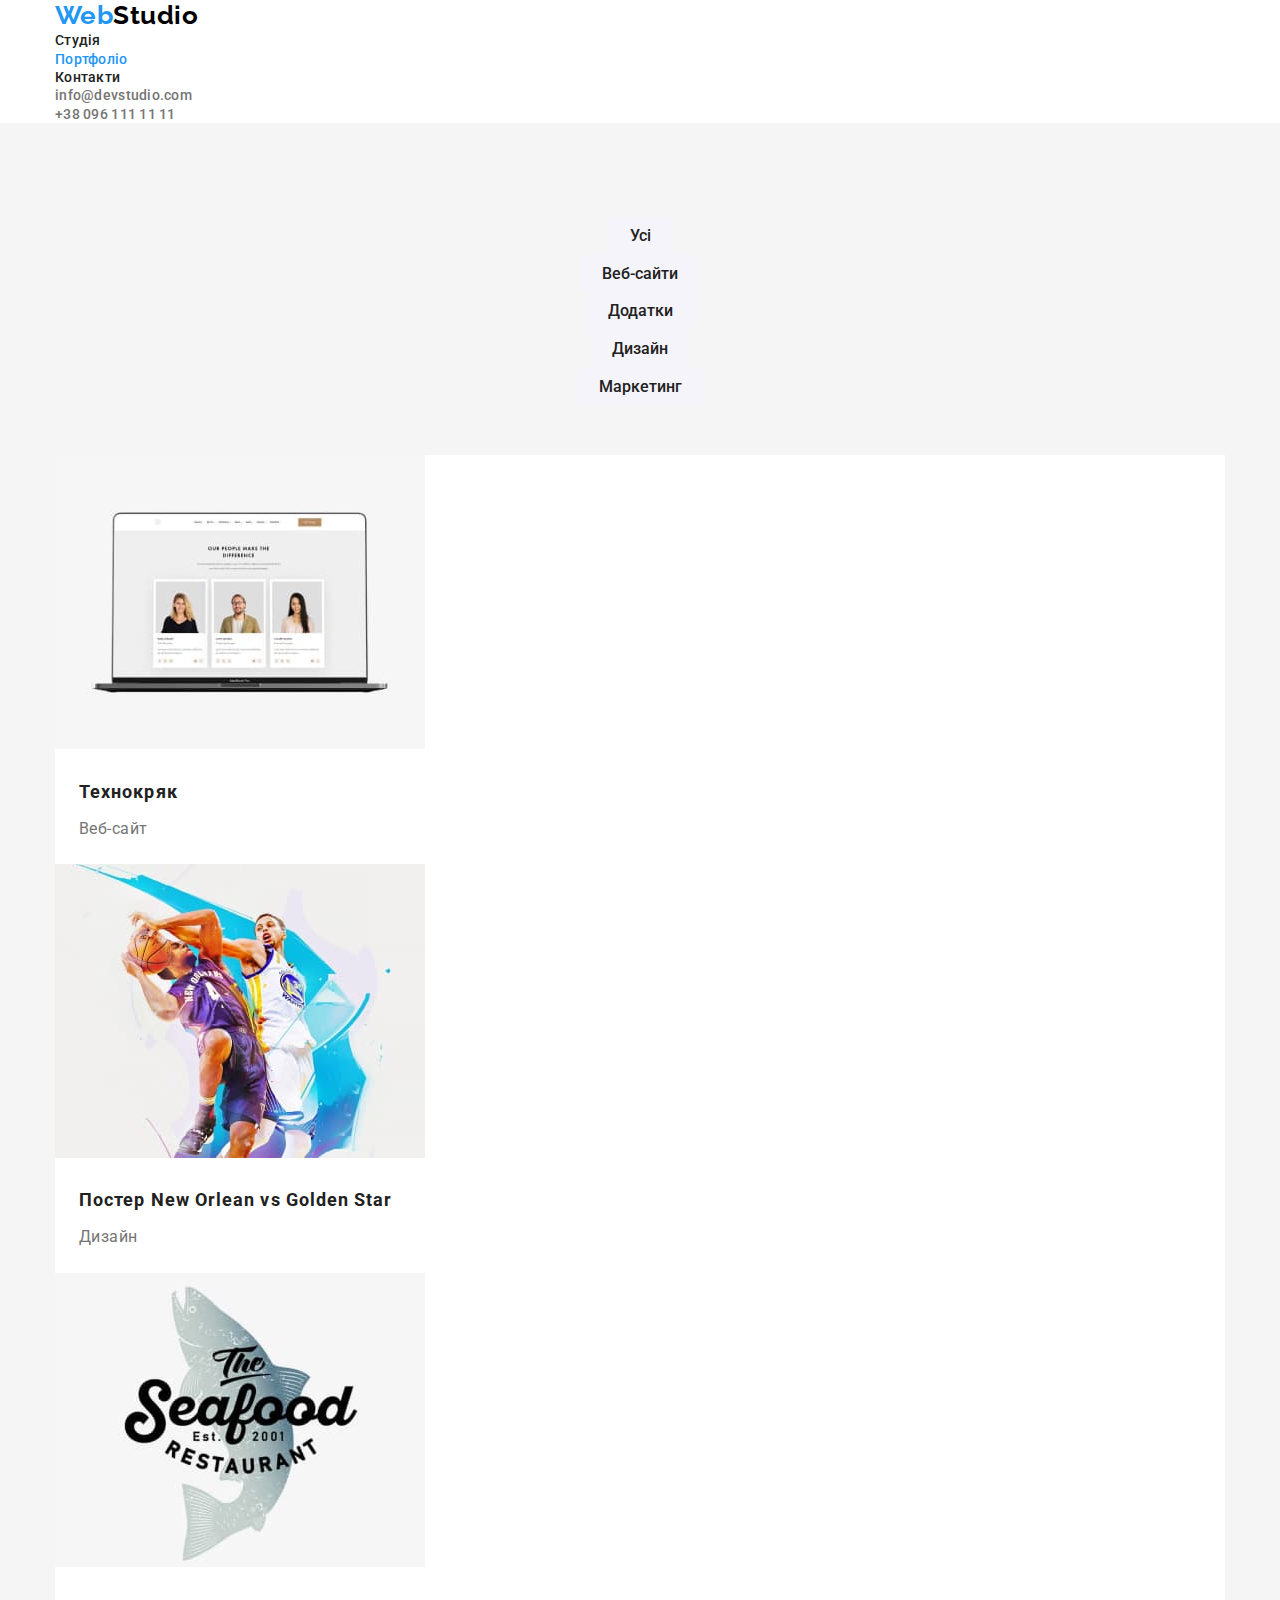
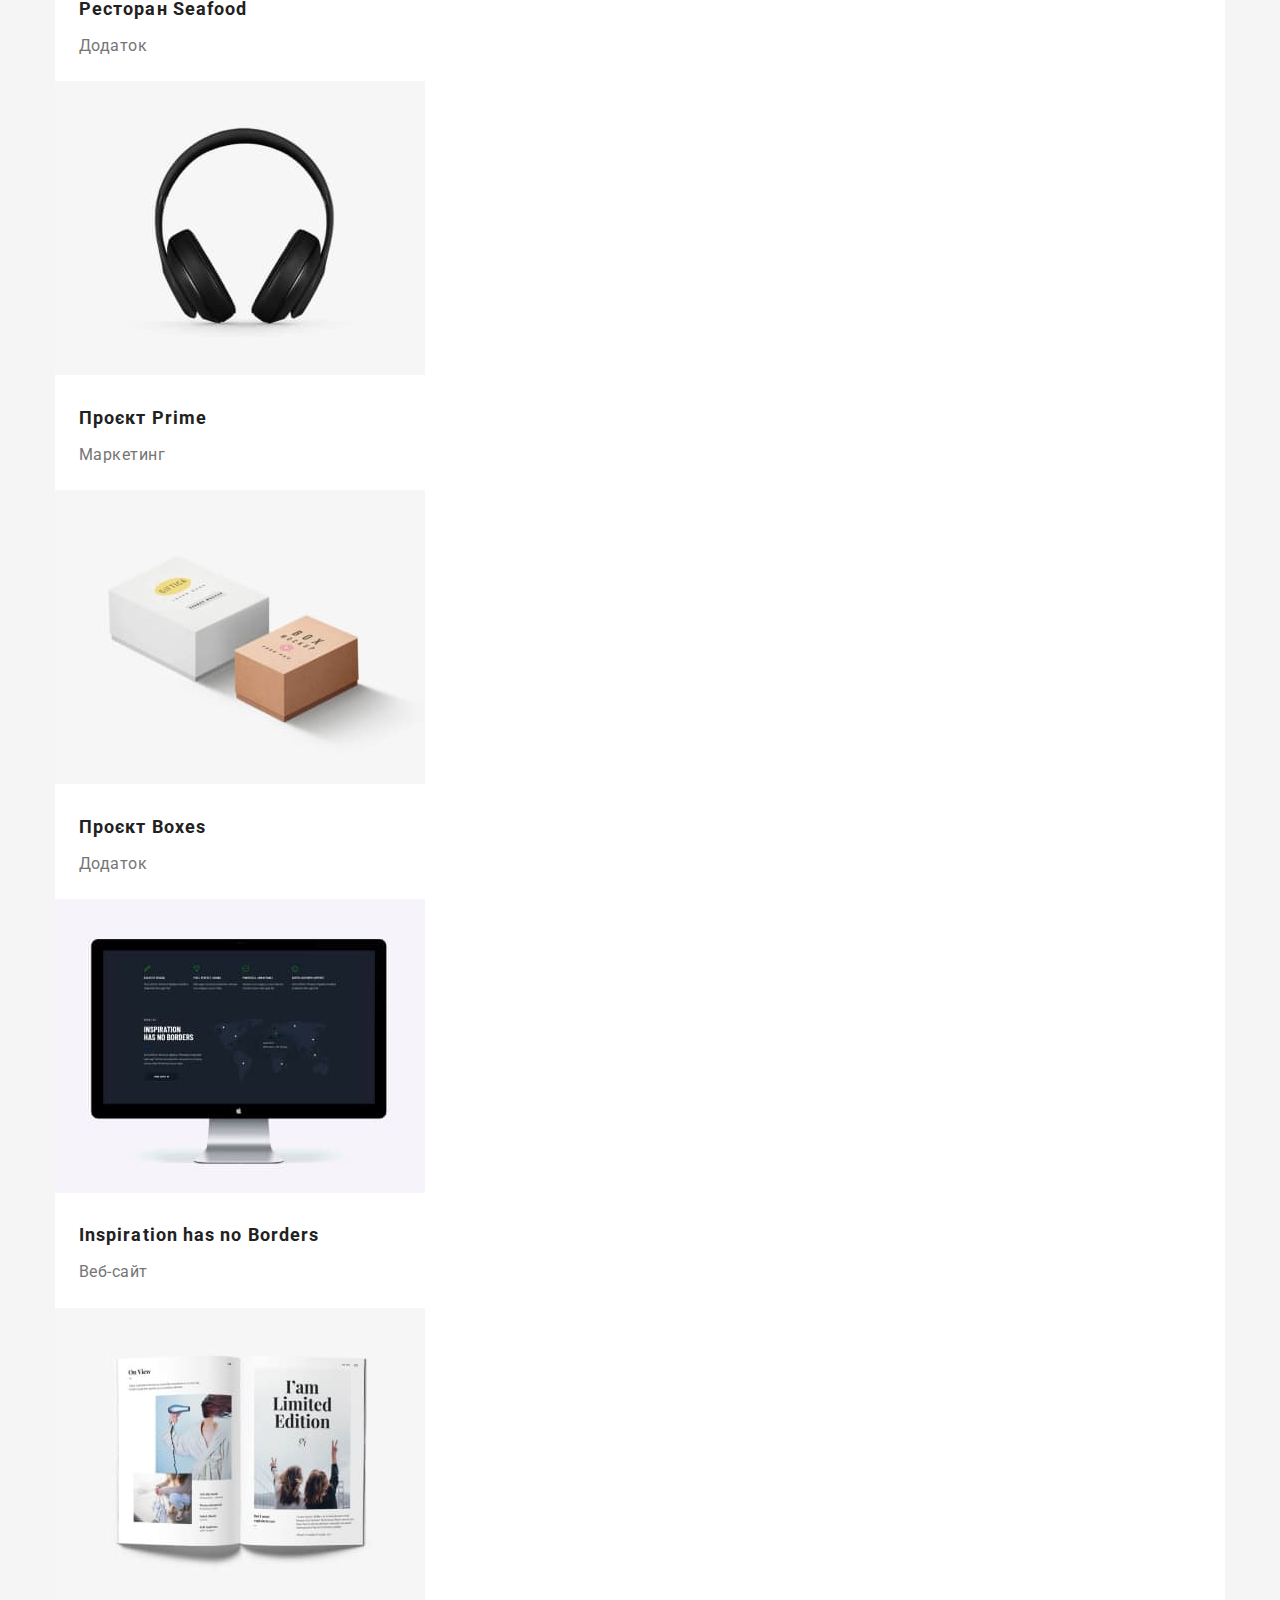
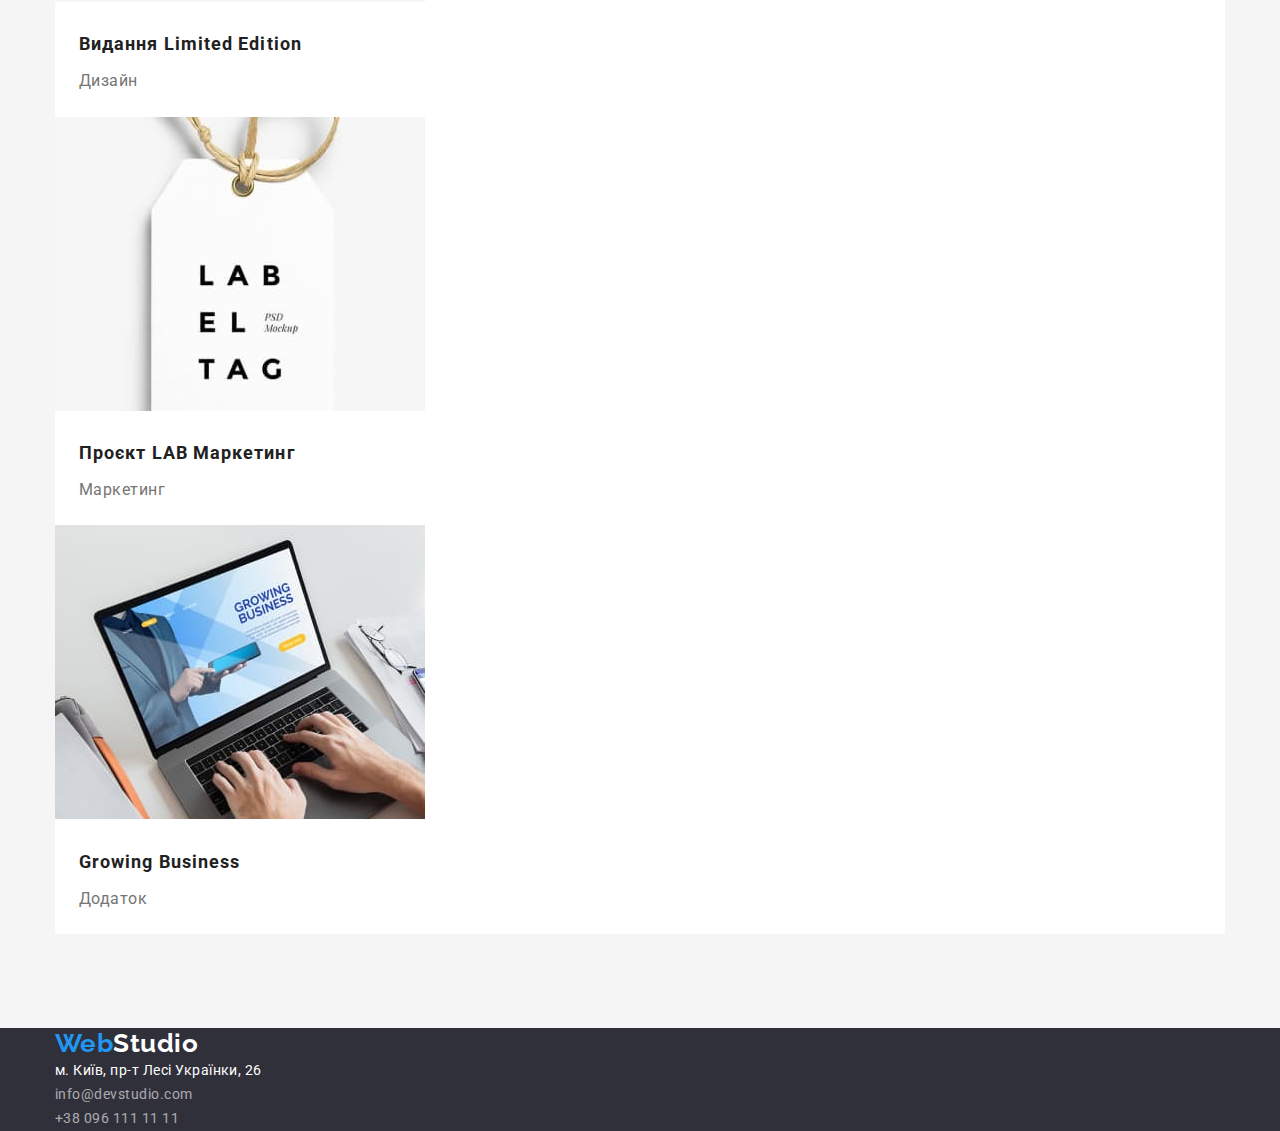
==== portfolio.html @ 23e49e96 "hw_1" ====
<!DOCTYPE html>
<html lang="en">
<head>
	<meta charset="UTF-8">
	<meta http-equiv="X-UA-Compatible" content="IE=edge">
	<meta name="viewport" content="width=device-width, initial-scale=1.0">
	<title>Portfolio</title>
	<link href="https://fonts.googleapis.com/css2?family=Raleway:wght@700&family=Roboto:wght@400;500;700;900&display=swap" rel="stylesheet">
	<link rel="stylesheet" href="https://cdnjs.cloudflare.com/ajax/libs/modern-normalize/1.1.0/modern-normalize.min.css">
	<link rel="stylesheet" href="./css/styles.css">
</head>
<body>
	<!--? header -->
	<header class="page-header">

		<!--*nav-->
		<div class="conteiner">
			<nav class="list">
				<a href="./index.html" class="logo list"><span class="accent">Web</span>Studio</a>
				<ul class="site-nav list">
					<li><a href="./index.html" class="link list">Студія</a></li>
					<li><a href="./portfolio.html" class="link list current ">Портфоліо</a></li>
					<li><a href="/" class="link list">Контакти</a></li>
				</ul>
			</nav>
	
			<!--*contacts-->
	
			<ul class="list">
				<li><a href="mailtoo:info@devstudio.com" class="contacts-header list">info@devstudio.com</a><br></li>
				<li><a href="tel:+380961111111" class="contacts-header list">+38 096 111 11 11</a></li>
			</ul>
		</div>

		
	</header>

	<!-- ?main-->
	
	<main>
		<div class="conteiner">
			<section class="portfilio-list section">
				<h1 class="topic">Portfolio</h1>
	
			<!-- *portfilio_nav -->
	
			<ul class="list nav-filter">
				<li><button type="button" class="button list">Усі</button></li>
				<li><button type="button" class="button list">Веб-сайти</button></li>
				<li><button type="button" class="button list">Додатки</button></li>
				<li><button type="button" class="button list">Дизайн</button></li>
				<li><button type="button" class="button list">Маркетинг</button></li>
			</ul>
			
			<!-- *portfilio_block -->
			<section class="portfilio-block">
				<ul class="list">
					<li class="block"><a href="/" class="list">
						<img src="./image/portfolio/portfolio_1.jpg" alt="foto-portfolio" width="370" height="294">
						<h2 class="title">Технокряк</h2>
						<p class="description">Веб-сайт</p>
					</a></li>
					<li class="block"><a href="" class="list">
						<img src="./image/portfolio/portfolio_2.jpg" alt="foto-portfolio" width="370" height="294">
						<h2 class="title">Постер New Orlean vs Golden Star</h2>
						<p class="description">Дизайн</p>
					</a></li>
					<li class="block"><a href="" class="list">
						<img src="./image/portfolio/portfolio_3.jpg" alt="foto-portfolio" width="370" height="294">
						<h2 class="title">Ресторан Seafood</h2>
						<p class="description">Додаток</p>
					</a></li>
					<li class="block"><a href="" class="list">
						<img src="./image/portfolio/portfolio_4.jpg" alt="foto-portfolio" width="370" height="294">
						<h2 class="title">Проєкт Prime</h2>
						<p class="description">Маркетинг</p>
					</a></li>
					<li class="block"><a href="" class="list">
						<img src="./image/portfolio/portfolio_5.jpg" alt="foto-portfolio" width="370" height="294">
						<h2 class="title">Проєкт Boxes</h2>
						<p class="description">Додаток</p>
					</a></li>
					<li class="block"><a href="" class="list">
						<img src="./image/portfolio/portfolio_6.jpg" alt="foto-portfolio" width="370" height="294">
						<h2 class="title">Inspiration has no Borders</h2>
						<p class="description">Веб-сайт</p>
					</a></li>
					<li class="block"><a href="" class="list">
						<img src="./image/portfolio/portfolio_7.jpg" alt="foto-portfolio" width="370" height="294">
						<h2 class="title">Видання Limited Edition</h2>
						<p class="description">Дизайн</p>
					</a></li>
					<li class="block"><a href="" class="list">
						<img src="./image/portfolio/portfolio_8.jpg" alt="foto-portfolio" width="370" height="294">
						<h2 class="title">Проєкт LAB Маркетинг</h2>
						<p class="description">Маркетинг</p>
					</a></li>
					<li class="block"><a href="" class="list">
						<img src="./image/portfolio/portfolio_9.jpg" alt="foto-portfolio" width="370" height="294">
						<h2 class="title">Growing Business</h2>
						<p class="description">Додаток</p>
					</a></li>
				</ul>
			</section>
				
			</section>
		</div>
		
	</main>

	<!--*?footer-->
	<footer class="page-footer">

		<!--*address-contacts-->

		<div class="conteiner">
			<a href="./index.html" class="logo list"><span class="accent">Web</span>Studio</a>
			<address class="list">
				<ul class="list">
					<li class="list">
						<a class="address-footer list" href="https://www.google.com.ua/maps" target="_blank" rel="nonoopener noreferrer">м. Київ, пр-т Лесі Українки, 26</a>
					</li>
					<li class="contacts-footer list"><a href="mailtoo:info@devstudio.com" class="list">info@devstudio.com</a><br></li>
					<li class="contacts-footer list"><a href="tel:+380961111111" class="list">+38 096 111 11 11</a></li>
				</ul>
			</address>
		</div>
	</footer>
	
</body>
</html>
---- css/styles.css ----
:root {
	--primary-text-color: #212121;
	--title-text-color: #757575;
	--accent-color:#2196F3;
	--primary-white:#FFFFFF;

}

body {
	font-family: Roboto, sans-serif;
	letter-spacing: 0.03em;
	background-color: #F5F5F5;
	color: var(--primary-text-color);
	
}

/* * |||| effects |||||  */

.list {
	list-style: none;
	text-decoration: none;
	border: none;
	font-style: normal;
	margin: 0;
	padding: 0;
}

/* ? ||||| header |||||*/

/* * ||||| header |||||  */

.conteiner {
	width: 1170px;
	margin: 0 auto;
}

.page-header {
	background-color: var(--primary-white);
}

/* * ||||| logo ||||| */
.logo {
	color: #000000;
	font-family: Raleway, sans-serif;
	font-weight: 700;
	font-size: 26px;
	line-height: 1.2;
}

.accent {
	color: var(--accent-color);
}

/* * ||||| nav  |||||| */


.site-nav .link {
	font-weight: 500;
	font-size: 14px;
	line-height: 1.14;
	letter-spacing: 0.02em;
	color: var(--primary-text-color);
}
.site-nav .current {
	color: var(--accent-color);
}

.site-nav .link:hover,
.site-nav .link:focus {
	color: var(--accent-color);
}

/* * |||||| contacts-header ||||||| */ 
.contacts-header {
	color: var(--title-text-color);
	font-weight: 500;
	font-size: 14px;
	line-height: 1.14;
	letter-spacing: 0.02em;
}

.contacts-header:hover,
.contacts-header:focus {
	color: var(--accent-color)
}

/* ? ||||| maim |||||


/* * |||||| heroe  ||||||| */
.heroe {
	background-color: #2F303A;
	text-align: center;
}

.heroe .block .title {
	text-transform: uppercase;
	color: var(--primary-white);
	font-weight: 900;
	font-size: 44px;
	line-height: 1.3;
	letter-spacing: 0.06em;

	margin: 0;
	min-width: 696px;
}
.heroe .block .button{
	background-color: var(--accent-color);
	color: var(--primary-white);
	font-weight: 700;
	font-size: 16px;
	line-height: 1.87;
	letter-spacing: 0.06em;
	cursor: pointer;

	min-width: 216px;
	padding: 10px 32px;
	border-radius: 4px;
	border: none;
	text-align: center;
}

/* * |||||| advantages |||||  */

.section {
	padding-top: 94px;
	}

.topic {
	margin: 0;
	display: none;
}


.advantages-list .title {
	font-weight: 700;
	font-size: 14px;
	line-height: 1.14;
	margin: 0;

}

.advantages-list .info{
	color: var(--title-text-color);
	font-size: 14px;
	line-height: 1.7;

	margin-top: 10px;
	margin-bottom: 0;
}

/* * ||||||| what are we doing |||||||  */

.title-section {
	font-weight: 700;
	font-size: 36px;
	line-height: 1.16;

	margin-top: 0;
	margin-bottom: 50px;
	text-align: center;
}

/* * |||||| team |||||||*/
.team-section {
	background-color: #F5F4FA;
}
.team-section .ouer-team .team {
	padding-bottom: 30px;
}

.team-section .name-team{
	color: var(--primary-text-color);
	font-weight: 500;
	font-size: 16px;
	line-height: 1.18;
	
	margin-top: 30px;
	margin-bottom: 10px;
}
.team-section .jobe-title {
	color: var(--title-text-color);
	font-size: 16px;
	line-height: 1.18;

	margin: 0;
}

/* ? ||||| footer ||||| */
.page-footer {
	background-color: #2F303A;
	margin-top: 94px;
}


.block-contacts {
	padding: 60px 0;
}

.page-footer .logo {
	color: var(--primary-white);
}

.address-footer {
	color: var(--primary-white);
	font-size: 14px;
	line-height: 1.7;
}

.contacts-footer .list {
	color: rgba(255, 255, 255, 0.6);
	font-size: 14px;
	line-height: 1.7;
}
.contacts-footer .list:hover,
.contacts-footer .list:focus {
	color: var(--accent-color);
}


/*! ||||| Portfolio ||||| */

.portfilio-list .nav-filter {
	text-align: center;
	margin-bottom: 50px;
}

.nav-filter .button {
	background-color: #F5F4FA;
	color: var(--primary-text-color);
	cursor: pointer;
	font-weight: 500;
	font-size: 16px;
	line-height: 1.6;

	padding: 6px 22px;
	border-radius: 4px;
	border: none;
}
.nav-filter .button:hover,
.nav-filter .button:focus {
	background-color: var(--accent-color);
	color: var(--primary-white);
}

.portfilio-block .block {
	background-color: #FFFFFF;

	padding-bottom: 20px;
}
.portfilio-block .title {
	color: var(--primary-text-color);
	font-weight: 700;
	font-size: 18px;
	line-height: 2;
	letter-spacing: 0.06em;

	margin-top: 20px;
	margin-bottom: 4px;
	padding-left: 24px;
}
.portfilio-block .description {
	color: var(--title-text-color);
	font-size: 16px;
	line-height: 1.9;
	margin: 0;
	padding-left: 24px;
}
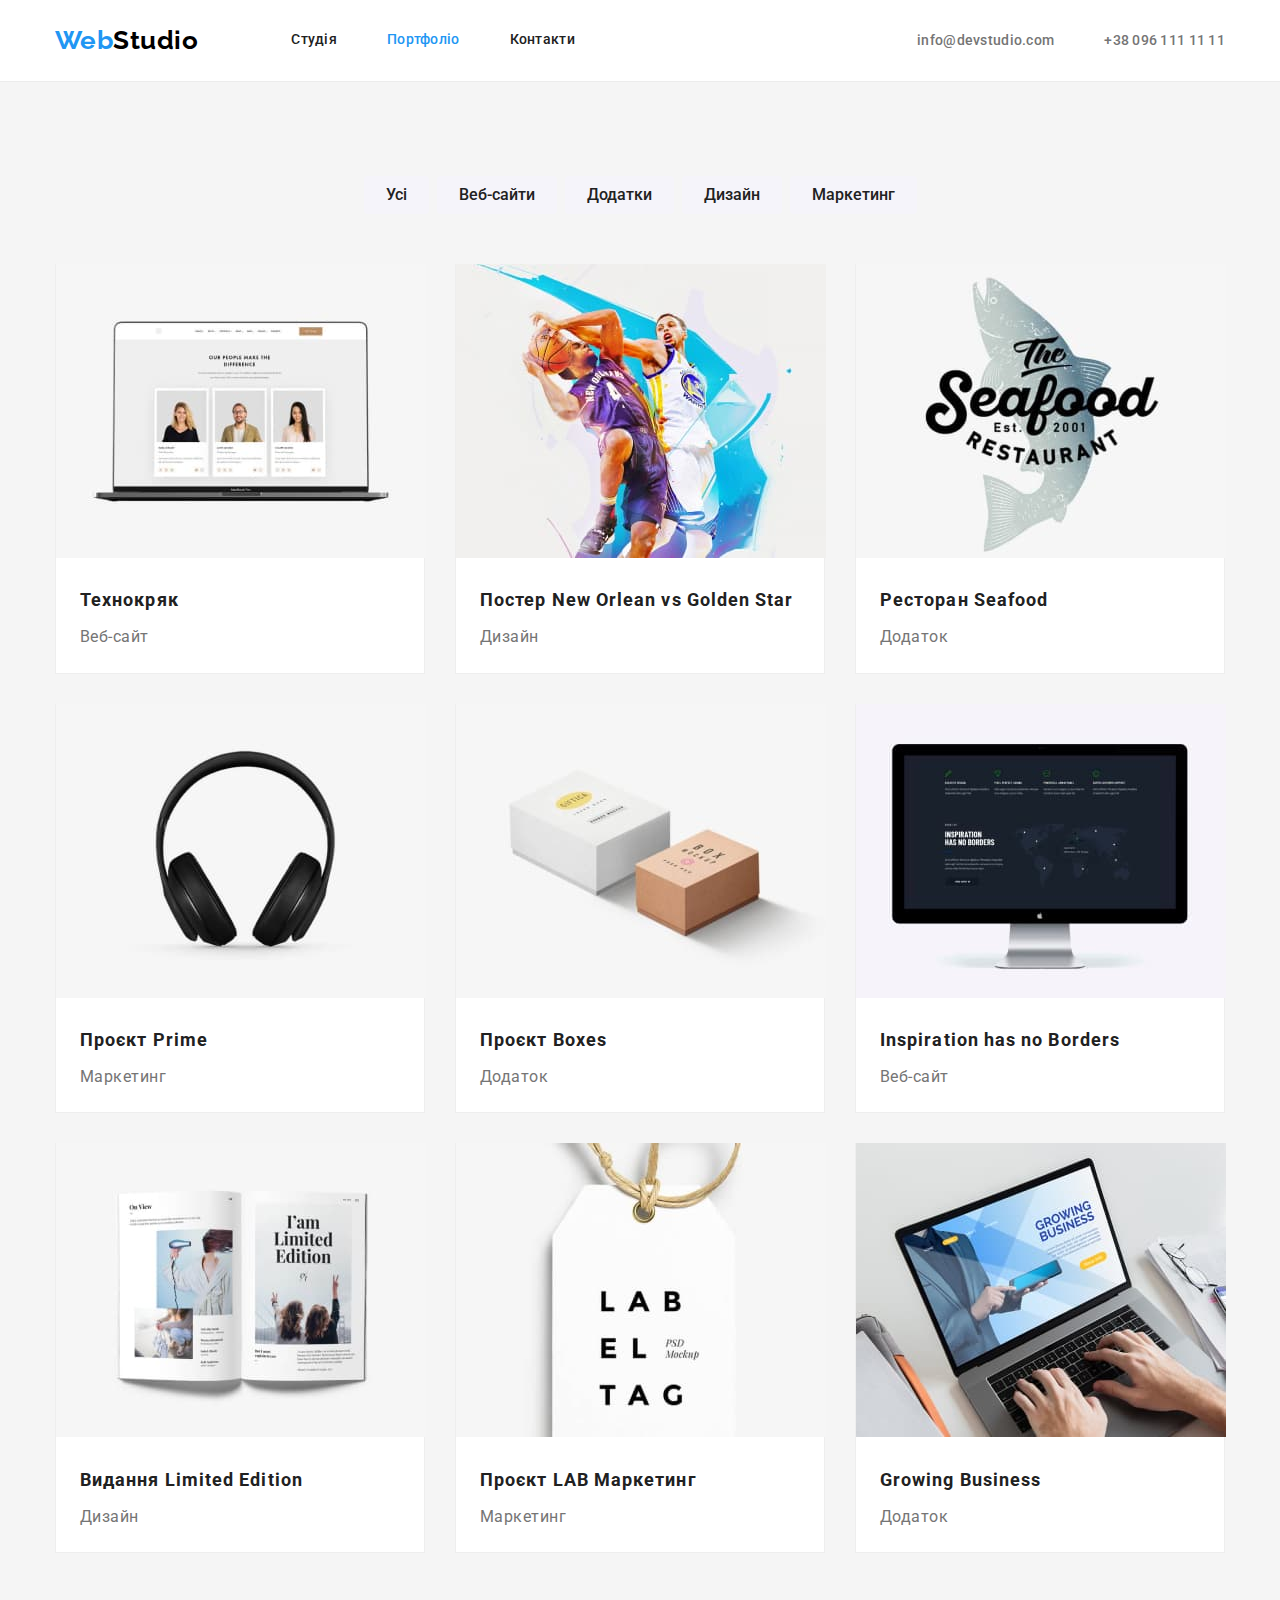
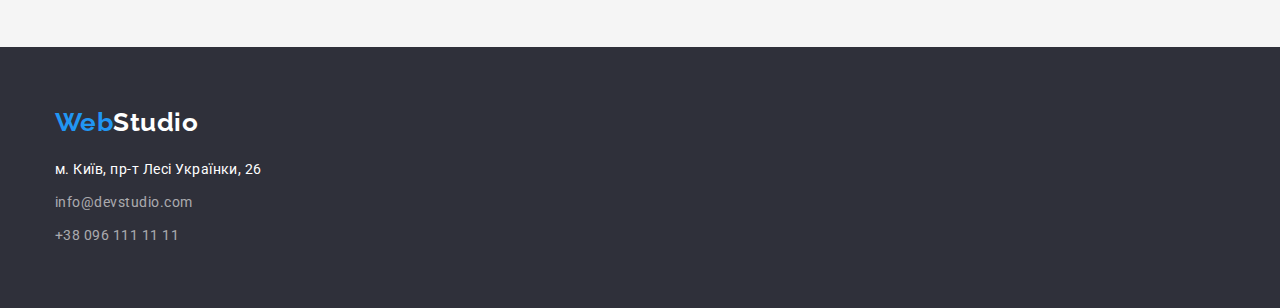
==== commit c4029987: "dz_3 all" ====
--- a/portfolio.html
+++ b/portfolio.html
@@ -1,5 +1,5 @@
 <!DOCTYPE html>
-<html lang="en">
+<html lang="uk">
 <head>
 	<meta charset="UTF-8">
 	<meta http-equiv="X-UA-Compatible" content="IE=edge">
@@ -11,28 +11,28 @@
 </head>
 <body>
 	<!--? header -->
+
 	<header class="page-header">
+		<div class="conteiner main-nav">
 
-		<!--*nav-->
-		<div class="conteiner">
-			<nav class="list">
+			<!--*nav-->
+
+			<nav class="list page-site">
 				<a href="./index.html" class="logo list"><span class="accent">Web</span>Studio</a>
 				<ul class="site-nav list">
-					<li><a href="./index.html" class="link list">Студія</a></li>
-					<li><a href="./portfolio.html" class="link list current ">Портфоліо</a></li>
-					<li><a href="/" class="link list">Контакти</a></li>
+					<li class="item"><a href="./index.html" class="link list ">Студія</a></li>
+					<li class="item"><a href="./portfolio.html" class="link list current">Портфоліо</a></li>
+					<li class="item"><a href="/" class="link list">Контакти</a></li>
 				</ul>
 			</nav>
-	
+
 			<!--*contacts-->
-	
-			<ul class="list">
-				<li><a href="mailtoo:info@devstudio.com" class="contacts-header list">info@devstudio.com</a><br></li>
-				<li><a href="tel:+380961111111" class="contacts-header list">+38 096 111 11 11</a></li>
+
+			<ul class="list contacts-header">
+				<li class="item"><a href="mailtoo:info@devstudio.com" class="link list">info@devstudio.com</a><br></li>
+				<li class="item"><a href="tel:+380961111111" class="link list">+38 096 111 11 11</a></li>
 			</ul>
 		</div>
-
-		
 	</header>
 
 	<!-- ?main-->
@@ -45,16 +45,16 @@
 			<!-- *portfilio_nav -->
 	
 			<ul class="list nav-filter">
-				<li><button type="button" class="button list">Усі</button></li>
-				<li><button type="button" class="button list">Веб-сайти</button></li>
-				<li><button type="button" class="button list">Додатки</button></li>
-				<li><button type="button" class="button list">Дизайн</button></li>
-				<li><button type="button" class="button list">Маркетинг</button></li>
+				<li class="item"><button type="button" class="button list">Усі</button></li>
+				<li class="item"><button type="button" class="button list">Веб-сайти</button></li>
+				<li class="item"><button type="button" class="button list">Додатки</button></li>
+				<li class="item"><button type="button" class="button list">Дизайн</button></li>
+				<li class="item"><button type="button" class="button list">Маркетинг</button></li>
 			</ul>
 			
 			<!-- *portfilio_block -->
 			<section class="portfilio-block">
-				<ul class="list">
+				<ul class="list item">
 					<li class="block"><a href="/" class="list">
 						<img src="./image/portfolio/portfolio_1.jpg" alt="foto-portfolio" width="370" height="294">
 						<h2 class="title">Технокряк</h2>
@@ -102,30 +102,30 @@
 					</a></li>
 				</ul>
 			</section>
-				
 			</section>
 		</div>
-		
 	</main>
 
 	<!--*?footer-->
+
 	<footer class="page-footer">
 
 		<!--*address-contacts-->
 
-		<div class="conteiner">
+		<div class="conteiner block-contacts">
 			<a href="./index.html" class="logo list"><span class="accent">Web</span>Studio</a>
 			<address class="list">
 				<ul class="list">
-					<li class="list">
-						<a class="address-footer list" href="https://www.google.com.ua/maps" target="_blank" rel="nonoopener noreferrer">м. Київ, пр-т Лесі Українки, 26</a>
+					<li class="list item">
+						<a class="address-footer list" href="https://www.google.com.ua/maps" target="_blank"
+							rel="nonoopener noreferrer">м. Київ, пр-т Лесі Українки, 26</a>
 					</li>
-					<li class="contacts-footer list"><a href="mailtoo:info@devstudio.com" class="list">info@devstudio.com</a><br></li>
-					<li class="contacts-footer list"><a href="tel:+380961111111" class="list">+38 096 111 11 11</a></li>
+					<li class="contacts-footer list item"><a href="mailtoo:info@devstudio.com" class="list">info@devstudio.com</a><br>
+					</li>
+					<li class="contacts-footer list item"><a href="tel:+380961111111" class="list">+38 096 111 11 11</a></li>
 				</ul>
 			</address>
 		</div>
 	</footer>
-	
 </body>
 </html>--- a/css/styles.css
+++ b/css/styles.css
@@ -25,22 +25,47 @@
 	padding: 0;
 }
 
+.conteiner {
+	width: 1200px;
+	margin: 0 auto;
+	padding: 0 15px;
+}
+
+.section {
+	padding-top: 94px;
+}
+.section:last-child {
+	padding-bottom: 94px;
+}
+
+
+.topic {
+	margin: 0;
+	display: none;
+}
+
 /* ? ||||| header |||||*/
 
 /* * ||||| header |||||  */
 
-.conteiner {
-	width: 1170px;
-	margin: 0 auto;
+.main-nav {
+	display: flex;
+	align-items: center;
 }
 
 .page-header {
 	background-color: var(--primary-white);
+	border-bottom: 1px solid #ECECEC;
 }
 
 /* * ||||| logo ||||| */
+
 .logo {
+	padding: 25px 0;
+	margin-right: 93px;
+
 	color: #000000;
+
 	font-family: Raleway, sans-serif;
 	font-weight: 700;
 	font-size: 26px;
@@ -53,14 +78,34 @@
 
 /* * ||||| nav  |||||| */
 
+.page-site {
+	display: flex;
+}
+
+.site-nav {
+	display: flex;
+}
+
+.site-nav .item {
+	margin-right: 50px;
+}
+
+.site-nav .item + .item + .item {
+	margin: 0;
+}
 
 .site-nav .link {
+	display: block;
+	padding: 32px 0;
+
+	color: var(--primary-text-color);
+
 	font-weight: 500;
 	font-size: 14px;
 	line-height: 1.14;
 	letter-spacing: 0.02em;
-	color: var(--primary-text-color);
-}
+}
+
 .site-nav .current {
 	color: var(--accent-color);
 }
@@ -71,198 +116,309 @@
 }
 
 /* * |||||| contacts-header ||||||| */ 
+
 .contacts-header {
+	display: flex;
+	margin-left: auto;
+}
+
+.contacts-header .link { 
+	padding: 32px 0;
+	
 	color: var(--title-text-color);
+
 	font-weight: 500;
 	font-size: 14px;
 	line-height: 1.14;
 	letter-spacing: 0.02em;
 }
 
-.contacts-header:hover,
-.contacts-header:focus {
+.contacts-header .item {
+	margin-right: 50px;
+}
+
+.contacts-header .item + .item {
+	margin: 0;
+}
+
+.contacts-header .link:hover,
+.contacts-header .link:focus {
 	color: var(--accent-color)
 }
 
 /* ? ||||| maim |||||
 
-
 /* * |||||| heroe  ||||||| */
+
 .heroe {
 	background-color: #2F303A;
+}
+
+.heroe .block{
 	text-align: center;
+	padding: 200px;
 }
 
 .heroe .block .title {
+	margin: 0;
+	width: 696px;
+
 	text-transform: uppercase;
+
 	color: var(--primary-white);
+
 	font-weight: 900;
 	font-size: 44px;
 	line-height: 1.3;
 	letter-spacing: 0.06em;
-
-	margin: 0;
-	min-width: 696px;
-}
+}
+
 .heroe .block .button{
+	min-width: 216px;
+	margin-top: 30px;
+	padding: 10px 32px;
+
+	border-radius: 4px;
+	border: none;
+	text-align: center;
+	cursor: pointer;
+
 	background-color: var(--accent-color);
 	color: var(--primary-white);
+
 	font-weight: 700;
 	font-size: 16px;
 	line-height: 1.87;
 	letter-spacing: 0.06em;
-	cursor: pointer;
-
-	min-width: 216px;
-	padding: 10px 32px;
-	border-radius: 4px;
-	border: none;
-	text-align: center;
 }
 
 /* * |||||| advantages |||||  */
 
-.section {
-	padding-top: 94px;
-	}
-
-.topic {
-	margin: 0;
-	display: none;
-}
-
+.advantages-list {
+	display: flex;
+}
+
+.advantages-list .item {
+	width: calc((100% - 90px) / 4);
+	margin-right: 30px;
+}
+
+.advantages-list .item:last-child {
+	margin: 0;
+}
 
 .advantages-list .title {
+	margin: 0;
+
 	font-weight: 700;
 	font-size: 14px;
 	line-height: 1.14;
-	margin: 0;
-
 }
 
 .advantages-list .info{
-	color: var(--title-text-color);
-	font-size: 14px;
-	line-height: 1.7;
-
 	margin-top: 10px;
 	margin-bottom: 0;
+
+	color: var(--title-text-color);
+
+	font-size: 14px;
+	line-height: 1.7;
 }
 
 /* * ||||||| what are we doing |||||||  */
 
 .title-section {
+	margin-top: 0;
+	margin-bottom: 50px;
+
+	text-align: center;
+
 	font-weight: 700;
 	font-size: 36px;
-	line-height: 1.16;
-
-	margin-top: 0;
-	margin-bottom: 50px;
-	text-align: center;
-}
+	line-height: 1.16;	
+}
+
+.title-list {
+	display: flex;
+}
+
+.title-list .item {
+	width: calc((100% - 60px) / 3);
+	margin-right: 30px;
+}
+
+.title-list .item:last-child{
+	margin: 0;
+}
+
 
 /* * |||||| team |||||||*/
+
 .team-section {
 	background-color: #F5F4FA;
-}
+	padding-bottom: 94px;
+}
+.ouer-team {
+	display: flex;
+}
+
 .team-section .ouer-team .team {
+	width: calc((100% - 90px) / 4);
+	margin-right: 30px;
 	padding-bottom: 30px;
 }
 
+.team-section .ouer-team .team:last-child {
+	margin: 0;
+}
+
 .team-section .name-team{
+	margin-top: 30px;
+	margin-bottom: 10px;
+
 	color: var(--primary-text-color);
+
 	font-weight: 500;
 	font-size: 16px;
 	line-height: 1.18;
-	
-	margin-top: 30px;
-	margin-bottom: 10px;
-}
+}
+
 .team-section .jobe-title {
+	margin: 0;
+
 	color: var(--title-text-color);
+
 	font-size: 16px;
 	line-height: 1.18;
-
-	margin: 0;
 }
 
 /* ? ||||| footer ||||| */
+
 .page-footer {
+	padding: 60px 0;
+
 	background-color: #2F303A;
-	margin-top: 94px;
-}
-
-
-.block-contacts {
-	padding: 60px 0;
 }
 
 .page-footer .logo {
+	display: block;
+	padding: 0;
+	margin-bottom: 20px;
+
 	color: var(--primary-white);
+}
+
+.block-contacts .item {
+	margin-bottom: 9px;
+}
+.block-contacts .item:last-child {
+	margin: 0;
 }
 
 .address-footer {
 	color: var(--primary-white);
+
 	font-size: 14px;
 	line-height: 1.7;
 }
 
 .contacts-footer .list {
 	color: rgba(255, 255, 255, 0.6);
+
 	font-size: 14px;
 	line-height: 1.7;
 }
+
 .contacts-footer .list:hover,
 .contacts-footer .list:focus {
 	color: var(--accent-color);
 }
 
-
 /*! ||||| Portfolio ||||| */
 
+.nav-filter	{
+	display: flex;
+	justify-content: center;
+}
+
 .portfilio-list .nav-filter {
-	text-align: center;
 	margin-bottom: 50px;
 }
 
+.portfilio-list .nav-filter .item {
+	margin-right: 8px;
+}
+
+.portfilio-list .nav-filter .item:last-child{
+	margin: 0;
+}
+
 .nav-filter .button {
+	padding: 6px 22px;
+
+	border-radius: 4px;
+	border: none;
+	cursor: pointer;
+	
 	background-color: #F5F4FA;
 	color: var(--primary-text-color);
-	cursor: pointer;
+
 	font-weight: 500;
 	font-size: 16px;
 	line-height: 1.6;
-
-	padding: 6px 22px;
-	border-radius: 4px;
-	border: none;
-}
+}
+
 .nav-filter .button:hover,
 .nav-filter .button:focus {
 	background-color: var(--accent-color);
 	color: var(--primary-white);
 }
 
+.portfilio-block .item {
+	display: flex;
+	flex-wrap: wrap;
+}
+
 .portfilio-block .block {
+	width: calc((100% - 60px) / 3);
+	margin-bottom: 30px;
+	margin-right: 30px;
+	padding-bottom: 20px;
+
+	border: 1px solid #EEEEEE;
+	border-top: 0;
+
 	background-color: #FFFFFF;
-
-	padding-bottom: 20px;
-}
+}
+
+
+.portfilio-block .block:nth-child(3n) {
+	margin-right: 0;
+}
+
+.portfilio-block .block:nth-last-child(-n + 3) {
+	margin-bottom: 0;
+}
+
 .portfilio-block .title {
+	margin-top: 20px;
+	margin-bottom: 4px;
+	padding-left: 24px;
+
 	color: var(--primary-text-color);
+
 	font-weight: 700;
 	font-size: 18px;
 	line-height: 2;
 	letter-spacing: 0.06em;
-
-	margin-top: 20px;
-	margin-bottom: 4px;
+}
+
+.portfilio-block .description {
+	margin: 0;
 	padding-left: 24px;
-}
-.portfilio-block .description {
+
 	color: var(--title-text-color);
+
 	font-size: 16px;
 	line-height: 1.9;
-	margin: 0;
-	padding-left: 24px;
 }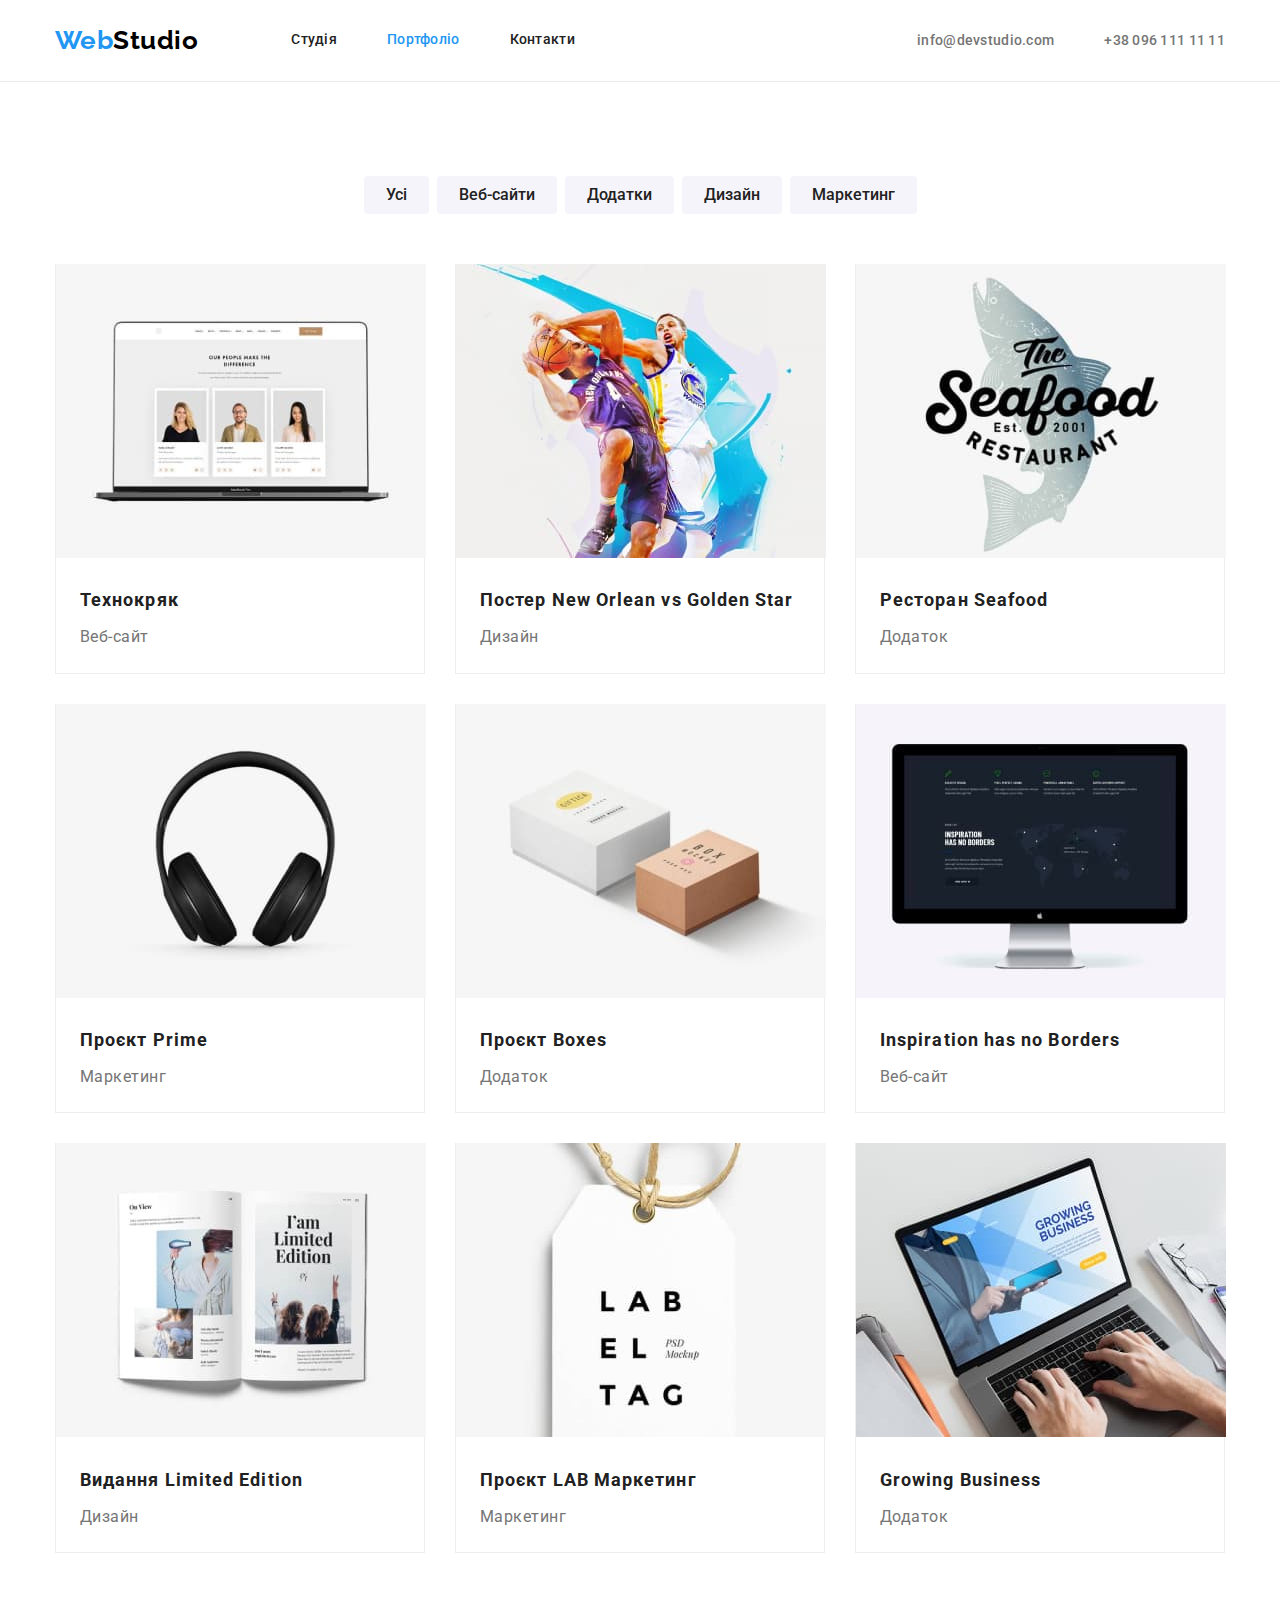
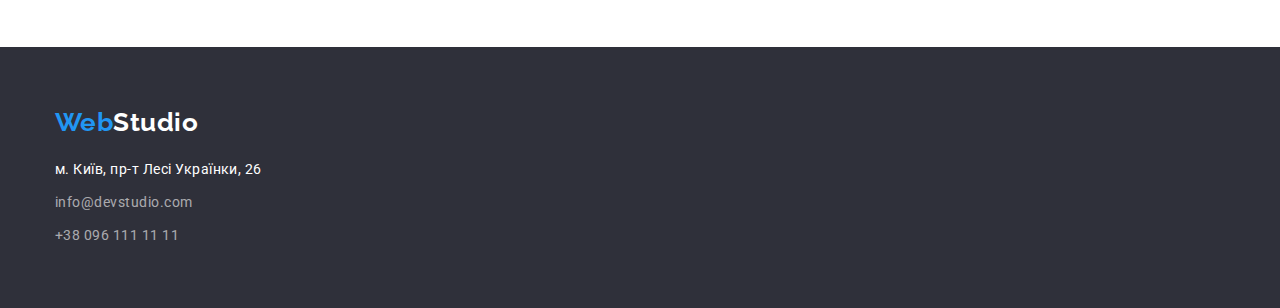
==== commit c2960f6c: "dz_3 corect fonts and color" ====
--- a/portfolio.html
+++ b/portfolio.html
@@ -5,11 +5,14 @@
 	<meta http-equiv="X-UA-Compatible" content="IE=edge">
 	<meta name="viewport" content="width=device-width, initial-scale=1.0">
 	<title>Portfolio</title>
+	<link rel="preconnect" href="https://fonts.googleapis.com">
+	<link rel="preconnect" href="https://fonts.gstatic.com" crossorigin>
 	<link href="https://fonts.googleapis.com/css2?family=Raleway:wght@700&family=Roboto:wght@400;500;700;900&display=swap" rel="stylesheet">
 	<link rel="stylesheet" href="https://cdnjs.cloudflare.com/ajax/libs/modern-normalize/1.1.0/modern-normalize.min.css">
 	<link rel="stylesheet" href="./css/styles.css">
 </head>
 <body>
+	
 	<!--? header -->
 
 	<header class="page-header">
@@ -53,6 +56,7 @@
 			</ul>
 			
 			<!-- *portfilio_block -->
+
 			<section class="portfilio-block">
 				<ul class="list item">
 					<li class="block"><a href="/" class="list">
--- a/css/styles.css
+++ b/css/styles.css
@@ -9,9 +9,8 @@
 body {
 	font-family: Roboto, sans-serif;
 	letter-spacing: 0.03em;
-	background-color: #F5F5F5;
+	background-color: var(--primary-white);
 	color: var(--primary-text-color);
-	
 }
 
 /* * |||| effects |||||  */
@@ -23,6 +22,7 @@
 	font-style: normal;
 	margin: 0;
 	padding: 0;
+	outline-color: var(--accent-color);
 }
 
 .conteiner {
@@ -40,7 +40,6 @@
 
 
 .topic {
-	margin: 0;
 	display: none;
 }
 
@@ -160,7 +159,7 @@
 }
 
 .heroe .block .title {
-	margin: 0;
+	margin: auto;
 	width: 696px;
 
 	text-transform: uppercase;
@@ -191,6 +190,12 @@
 	line-height: 1.87;
 	letter-spacing: 0.06em;
 }
+.heroe .block .button:hover,
+.heroe .block .button:focus {
+	background-color: #188CE8;
+}
+
+
 
 /* * |||||| advantages |||||  */
 
@@ -263,9 +268,14 @@
 }
 
 .team-section .ouer-team .team {
+	box-shadow: 0px 1px 3px rgba(0, 0, 0, 0.12), 0px 1px 1px rgba(0, 0, 0, 0.14), 0px 2px 1px rgba(0, 0, 0, 0.2);
+	border-radius: 0px 0px 4px 4px;
+
+	background-color: var(--primary-white);
+
+	text-align: center;
 	width: calc((100% - 90px) / 4);
 	margin-right: 30px;
-	padding-bottom: 30px;
 }
 
 .team-section .ouer-team .team:last-child {
@@ -284,7 +294,7 @@
 }
 
 .team-section .jobe-title {
-	margin: 0;
+	margin: 0 0 30px 0;
 
 	color: var(--title-text-color);
 
@@ -372,6 +382,7 @@
 .nav-filter .button:focus {
 	background-color: var(--accent-color);
 	color: var(--primary-white);
+	
 }
 
 .portfilio-block .item {
